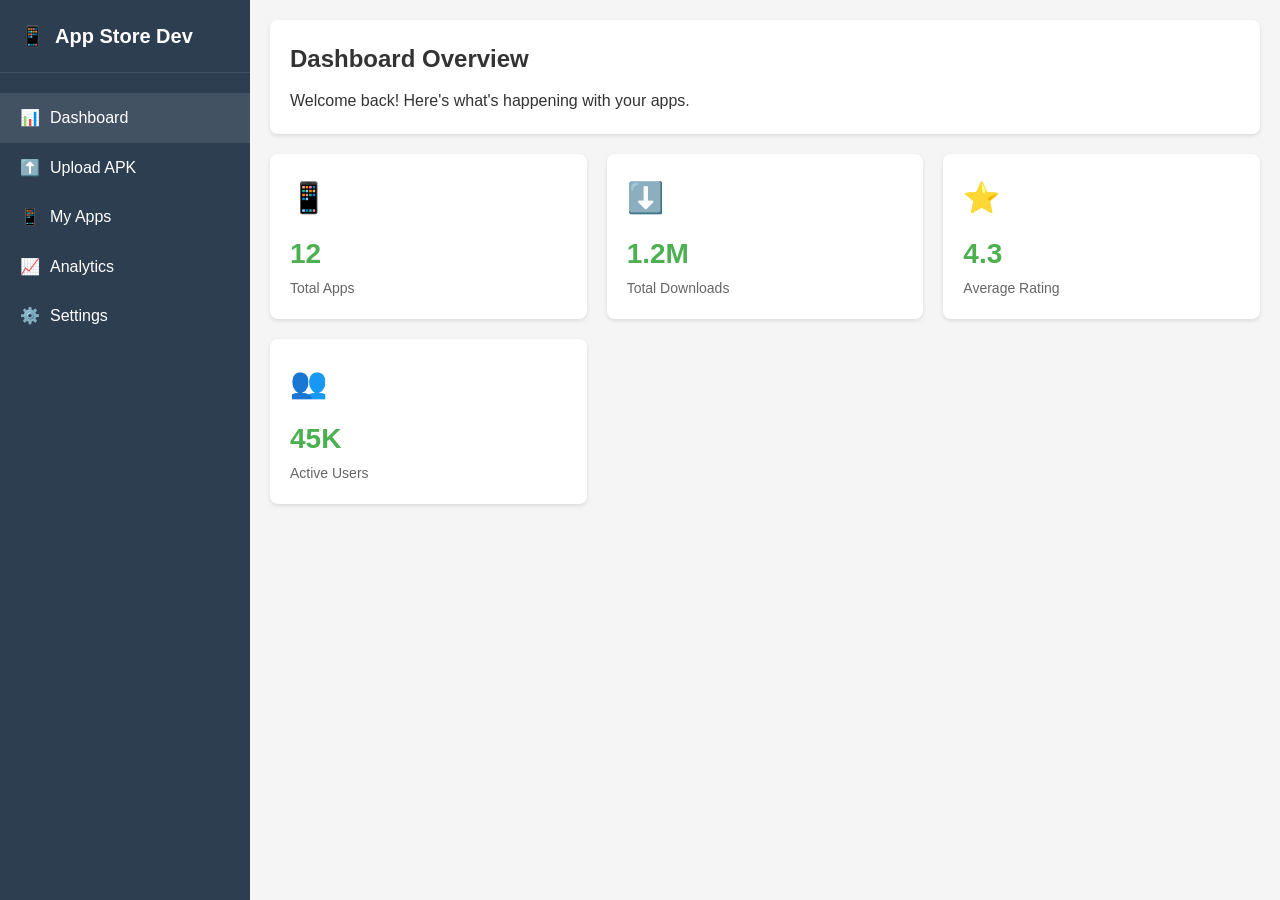
==== devoloper/dashboard.html @ 060bdbb3 "Add Developer Dashboard HTML and functionality This file contains the HTML structure, styles, and Ja" ====
<!DOCTYPE html>
<html lang="en">
<head>
    <meta charset="UTF-8">
    <meta name="viewport" content="width=device-width, initial-scale=1.0">
    <title>Developer Dashboard - App Store</title>
    <style>
        * {
            margin: 0;
            padding: 0;
            box-sizing: border-box;
        }

        :root {
            --primary: #4CAF50;
            --danger: #f44336;
            --warning: #ff9800;
            --success: #4CAF50;
            --bg: #f5f5f5;
            --card-bg: #ffffff;
            --text: #333;
            --border: #e0e0e0;
        }

        body {
            font-family: 'Segoe UI', Tahoma, Geneva, Verdana, sans-serif;
            background: var(--bg);
            color: var(--text);
            line-height: 1.6;
        }

        .dashboard {
            display: flex;
            min-height: 100vh;
        }

        /* Sidebar */
        .sidebar {
            width: 250px;
            background: #2c3e50;
            color: white;
            padding: 20px 0;
        }

        .sidebar-header {
            padding: 0 20px 20px;
            border-bottom: 1px solid rgba(255,255,255,0.1);
        }

        .sidebar-header h2 {
            font-size: 20px;
            display: flex;
            align-items: center;
            gap: 10px;
        }

        .sidebar-menu {
            list-style: none;
            padding: 20px 0;
        }

        .sidebar-menu li a {
            display: block;
            padding: 12px 20px;
            color: white;
            text-decoration: none;
            transition: background 0.3s;
            display: flex;
            align-items: center;
            gap: 10px;
        }

        .sidebar-menu li a:hover,
        .sidebar-menu li a.active {
            background: rgba(255,255,255,0.1);
        }

        /* Main Content */
        .main-content {
            flex: 1;
            padding: 20px;
            overflow-y: auto;
        }

        .header {
            background: var(--card-bg);
            padding: 20px;
            border-radius: 8px;
            margin-bottom: 20px;
            box-shadow: 0 2px 4px rgba(0,0,0,0.1);
        }

        .header h1 {
            font-size: 24px;
            margin-bottom: 10px;
        }

        /* Stats Grid */
        .stats-grid {
            display: grid;
            grid-template-columns: repeat(auto-fit, minmax(250px, 1fr));
            gap: 20px;
            margin-bottom: 30px;
        }

        .stat-card {
            background: var(--card-bg);
            padding: 20px;
            border-radius: 8px;
            box-shadow: 0 2px 4px rgba(0,0,0,0.1);
        }

        .stat-card .stat-icon {
            font-size: 30px;
            margin-bottom: 10px;
        }

        .stat-card .stat-value {
            font-size: 28px;
            font-weight: bold;
            color: var(--primary);
        }

        .stat-card .stat-label {
            color: #666;
            font-size: 14px;
        }

        /* Form Styles */
        .upload-section {
            background: var(--card-bg);
            padding: 30px;
            border-radius: 8px;
            box-shadow: 0 2px 4px rgba(0,0,0,0.1);
        }

        .form-group {
            margin-bottom: 20px;
        }

        .form-group label {
            display: block;
            margin-bottom: 5px;
            font-weight: 600;
            color: #555;
        }

        .form-group input,
        .form-group select,
        .form-group textarea {
            width: 100%;
            padding: 10px;
            border: 1px solid var(--border);
            border-radius: 4px;
            font-size: 14px;
            font-family: inherit;
        }

        .form-group textarea {
            min-height: 100px;
            resize: vertical;
        }

        .form-row {
            display: grid;
            grid-template-columns: repeat(auto-fit, minmax(200px, 1fr));
            gap: 20px;
        }

        .btn {
            padding: 10px 20px;
            border: none;
            border-radius: 4px;
            cursor: pointer;
            font-size: 14px;
            font-weight: 600;
            transition: opacity 0.3s;
        }

        .btn:hover {
            opacity: 0.9;
        }

        .btn-primary {
            background: var(--primary);
            color: white;
        }

        .btn-secondary {
            background: #666;
            color: white;
        }

        .btn-danger {
            background: var(--danger);
            color: white;
        }

        /* File Upload Area */
        .file-upload-area {
            border: 2px dashed var(--border);
            border-radius: 8px;
            padding: 40px;
            text-align: center;
            cursor: pointer;
            transition: border-color 0.3s;
            background: #fafafa;
        }

        .file-upload-area:hover {
            border-color: var(--primary);
        }

        .file-upload-area .upload-icon {
            font-size: 48px;
            margin-bottom: 10px;
        }

        .file-upload-area.dragover {
            border-color: var(--primary);
            background: #f0f9f0;
        }

        /* Progress Bar */
        .progress-bar {
            width: 100%;
            height: 20px;
            background: #e0e0e0;
            border-radius: 10px;
            overflow: hidden;
            margin: 10px 0;
        }

        .progress-fill {
            height: 100%;
            background: var(--primary);
            transition: width 0.3s;
            width: 0%;
        }

        /* Screenshot Preview */
        .screenshot-grid {
            display: grid;
            grid-template-columns: repeat(auto-fill, minmax(150px, 1fr));
            gap: 10px;
            margin-top: 10px;
        }

        .screenshot-item {
            position: relative;
            border-radius: 4px;
            overflow: hidden;
            aspect-ratio: 9/16;
        }

        .screenshot-item img {
            width: 100%;
            height: 100%;
            object-fit: cover;
        }

        .screenshot-item .remove-btn {
            position: absolute;
            top: 5px;
            right: 5px;
            background: rgba(0,0,0,0.6);
            color: white;
            border: none;
            border-radius: 50%;
            width: 25px;
            height: 25px;
            cursor: pointer;
        }

        /* App List Table */
        .app-table {
            width: 100%;
            background: var(--card-bg);
            border-radius: 8px;
            overflow: hidden;
            box-shadow: 0 2px 4px rgba(0,0,0,0.1);
        }

        .app-table table {
            width: 100%;
            border-collapse: collapse;
        }

        .app-table th {
            background: #f8f8f8;
            padding: 12px;
            text-align: left;
            font-weight: 600;
            border-bottom: 2px solid var(--border);
        }

        .app-table td {
            padding: 12px;
            border-bottom: 1px solid var(--border);
        }

        .app-table tr:hover {
            background: #f8f8f8;
        }

        .status-badge {
            padding: 4px 8px;
            border-radius: 4px;
            font-size: 12px;
            font-weight: 600;
        }

        .status-pending {
            background: #fff3e0;
            color: #e65100;
        }

        .status-active {
            background: #e8f5e9;
            color: #2e7d32;
        }

        .status-rejected {
            background: #ffebee;
            color: #c62828;
        }

        /* Modal */
        .modal {
            display: none;
            position: fixed;
            top: 0;
            left: 0;
            width: 100%;
            height: 100%;
            background: rgba(0,0,0,0.5);
            z-index: 1000;
            overflow-y: auto;
        }

        .modal.active {
            display: flex;
            align-items: center;
            justify-content: center;
        }

        .modal-content {
            background: white;
            border-radius: 8px;
            width: 90%;
            max-width: 800px;
            max-height: 90vh;
            overflow-y: auto;
        }

        .modal-header {
            padding: 20px;
            border-bottom: 1px solid var(--border);
            display: flex;
            justify-content: space-between;
            align-items: center;
        }

        .modal-body {
            padding: 20px;
        }

        .modal-footer {
            padding: 20px;
            border-top: 1px solid var(--border);
            text-align: right;
        }

        .close-btn {
            background: none;
            border: none;
            font-size: 24px;
            cursor: pointer;
            color: #666;
        }

        /* Responsive */
        @media (max-width: 768px) {
            .dashboard {
                flex-direction: column;
            }
            
            .sidebar {
                width: 100%;
            }
            
            .stats-grid {
                grid-template-columns: 1fr;
            }
        }
    </style>
</head>
<body>
    <div class="dashboard">
        <!-- Sidebar -->
        <aside class="sidebar">
            <div class="sidebar-header">
                <h2>
                    <span>📱</span>
                    App Store Dev
                </h2>
            </div>
            <ul class="sidebar-menu">
                <li><a href="#dashboard" class="active" onclick="showSection('dashboard')">
                    <span>📊</span> Dashboard
                </a></li>
                <li><a href="#upload" onclick="showSection('upload')">
                    <span>⬆️</span> Upload APK
                </a></li>
                <li><a href="#apps" onclick="showSection('apps')">
                    <span>📱</span> My Apps
                </a></li>
                <li><a href="#analytics" onclick="showSection('analytics')">
                    <span>📈</span> Analytics
                </a></li>
                <li><a href="#settings" onclick="showSection('settings')">
                    <span>⚙️</span> Settings
                </a></li>
            </ul>
        </aside>

        <!-- Main Content -->
        <main class="main-content">
            <!-- Dashboard Section -->
            <section id="dashboard-section" class="content-section">
                <div class="header">
                    <h1>Dashboard Overview</h1>
                    <p>Welcome back! Here's what's happening with your apps.</p>
                </div>

                <div class="stats-grid">
                    <div class="stat-card">
                        <div class="stat-icon">📱</div>
                        <div class="stat-value" id="total-apps">0</div>
                        <div class="stat-label">Total Apps</div>
                    </div>
                    <div class="stat-card">
                        <div class="stat-icon">⬇️</div>
                        <div class="stat-value" id="total-downloads">0</div>
                        <div class="stat-label">Total Downloads</div>
                    </div>
                    <div class="stat-card">
                        <div class="stat-icon">⭐</div>
                        <div class="stat-value" id="avg-rating">0.0</div>
                        <div class="stat-label">Average Rating</div>
                    </div>
                    <div class="stat-card">
                        <div class="stat-icon">👥</div>
                        <div class="stat-value" id="active-users">0</div>
                        <div class="stat-label">Active Users</div>
                    </div>
                </div>
            </section>

            <!-- Upload Section -->
            <section id="upload-section" class="content-section" style="display:none;">
                <div class="header">
                    <h1>Upload New APK</h1>
                    <p>Upload your Android application package</p>
                </div>

                <div class="upload-section">
                    <!-- Step 1: Upload APK -->
                    <div id="step1">
                        <h3>Step 1: Select APK File</h3>
                        <div class="file-upload-area" id="dropZone">
                            <div class="upload-icon">📦</div>
                            <p>Drag & drop your APK file here or click to browse</p>
                            <p style="color:#666; font-size:12px;">Maximum file size: 100MB</p>
                            <input type="file" id="apkFileInput" accept=".apk" style="display:none;">
                        </div>
                        <div class="progress-bar" style="display:none;" id="uploadProgress">
                            <div class="progress-fill"></div>
                        </div>
                        <div id="apkInfo" style="margin-top:20px;"></div>
                    </div>

                    <!-- Step 2: App Details -->
                    <div id="step2" style="display:none;">
                        <h3>Step 2: App Information</h3>
                        <form id="appDetailsForm">
                            <div class="form-row">
                                <div class="form-group">
                                    <label>App Name *</label>
                                    <input type="text" id="appName" required>
                                </div>
                                <div class="form-group">
                                    <label>Package Name</label>
                                    <input type="text" id="packageName" readonly>
                                </div>
                            </div>

                            <div class="form-group">
                                <label>Short Description *</label>
                                <input type="text" id="shortDesc" maxlength="80" required>
                                <small>Maximum 80 characters</small>
                            </div>

                            <div class="form-group">
                                <label>Full Description *</label>
                                <textarea id="fullDesc" rows="6" required></textarea>
                            </div>

                            <div class="form-row">
                                <div class="form-group">
                                    <label>Category *</label>
                                    <select id="category" required>
                                        <option value="">Select Category</option>
                                        <option value="games">Games</option>
                                        <option value="tools">Tools</option>
                                        <option value="social">Social</option>
                                        <option value="entertainment">Entertainment</option>
                                        <option value="productivity">Productivity</option>
                                        <option value="education">Education</option>
                                        <option value="health">Health & Fitness</option>
                                        <option value="music">Music & Audio</option>
                                        <option value="photography">Photography</option>
                                    </select>
                                </div>
                                <div class="form-group">
                                    <label>Content Rating *</label>
                                    <select id="contentRating" required>
                                        <option value="Everyone">Everyone</option>
                                        <option value="Teen">Teen</option>
                                        <option value="Mature">Mature 17+</option>
                                        <option value="Adult">Adults Only 18+</option>
                                    </select>
                                </div>
                            </div>

                            <div class="form-row">
                                <div class="form-group">
                                    <label>Developer Name *</label>
                                    <input type="text" id="developerName" required>
                                </div>
                                <div class="form-group">
                                    <label>Developer Email *</label>
                                    <input type="email" id="developerEmail" required>
                                </div>
                            </div>

                            <div class="form-group">
                                <label>Developer Website</label>
                                <input type="url" id="developerWebsite">
                            </div>

                            <div class="form-group">
                                <label>Privacy Policy URL</label>
                                <input type="url" id="privacyPolicy">
                            </div>

                            <!-- Permissions Section -->
                            <div class="form-group">
                                <label>Permission Explanations</label>
                                <div id="permissionsList"></div>
                            </div>

                            <!-- Screenshots -->
                            <div class="form-group">
                                <label>Screenshots</label>
                                <input type="file" id="screenshotsInput" accept="image/*" multiple>
                                <div class="screenshot-grid" id="screenshotsPreview"></div>
                            </div>

                            <div class="form-row">
                                <div class="form-group">
                                    <label>Price</label>
                                    <select id="pricingType" onchange="togglePricing()">
                                        <option value="free">Free</option>
                                        <option value="paid">Paid</option>
                                    </select>
                                </div>
                                <div class="form-group" id="priceField" style="display:none;">
                                    <label>Price (USD)</label>
                                    <input type="number" id="price" step="0.01" min="0.99">
                                </div>
                            </div>

                            <button type="submit" class="btn btn-primary">Submit App</button>
                        </form>
                    </div>
                </div>
            </section>

            <!-- Apps Section -->
            <section id="apps-section" class="content-section" style="display:none;">
                <div class="header">
                    <h1>My Apps</h1>
                </div>
                <div class="app-table">
                    <table>
                        <thead>
                            <tr>
                                <th>App</th>
                                <th>Version</th>
                                <th>Downloads</th>
                                <th>Rating</th>
                                <th>Status</th>
                                <th>Actions</th>
                            </tr>
                        </thead>
                        <tbody id="appsTableBody">
                        </tbody>
                    </table>
                </div>
            </section>

            <!-- Analytics Section -->
            <section id="analytics-section" class="content-section" style="display:none;">
                <div class="header">
                    <h1>Analytics</h1>
                </div>
                <p>Analytics dashboard coming soon...</p>
            </section>

            <!-- Settings Section -->
            <section id="settings-section" class="content-section" style="display:none;">
                <div class="header">
                    <h1>Settings</h1>
                </div>
                <div class="upload-section">
                    <h3>Developer Profile</h3>
                    <form id="settingsForm">
                        <div class="form-group">
                            <label>Developer Name</label>
                            <input type="text" id="settingsDevName">
                        </div>
                        <div class="form-group">
                            <label>Email</label>
                            <input type="email" id="settingsEmail">
                        </div>
                        <div class="form-group">
                            <label>Notification Preferences</label>
                            <label><input type="checkbox"> Email notifications for new reviews</label><br>
                            <label><input type="checkbox"> Email notifications for updates</label>
                        </div>
                        <button type="submit" class="btn btn-primary">Save Settings</button>
                    </form>
                </div>
            </section>
        </main>
    </div>

    <script>
        // Dashboard JavaScript
        class DeveloperDashboard {
            constructor() {
                this.currentSection = 'dashboard';
                this.uploadedAPKData = null;
                this.init();
            }

            init() {
                this.setupNavigation();
                this.setupFileUpload();
                this.setupFormHandlers();
                this.loadDashboardData();
            }

            setupNavigation() {
                document.querySelectorAll('.sidebar-menu a').forEach(link => {
                    link.addEventListener('click', (e) => {
                        e.preventDefault();
                        const section = link.getAttribute('href').replace('#', '');
                        this.showSection(section);
                        
                        // Update active state
                        document.querySelectorAll('.sidebar-menu a').forEach(l => l.classList.remove('active'));
                        link.classList.add('active');
                    });
                });
            }

            showSection(sectionName) {
                // Hide all sections
                document.querySelectorAll('.content-section').forEach(section => {
                    section.style.display = 'none';
                });
                
                // Show selected section
                const section = document.getElementById(`${sectionName}-section`);
                if (section) {
                    section.style.display = 'block';
                    this.currentSection = sectionName;
                }
            }

            setupFileUpload() {
                const dropZone = document.getElementById('dropZone');
                const fileInput = document.getElementById('apkFileInput');

                // Click to upload
                dropZone.addEventListener('click', () => fileInput.click());

                // Drag and drop
                dropZone.addEventListener('dragover', (e) => {
                    e.preventDefault();
                    dropZone.classList.add('dragover');
                });

                dropZone.addEventListener('dragleave', () => {
                    dropZone.classList.remove('dragover');
                });

                dropZone.addEventListener('drop', (e) => {
                    e.preventDefault();
                    dropZone.classList.remove('dragover');
                    
                    const files = e.dataTransfer.files;
                    if (files.length > 0) {
                        this.handleAPKFile(files[0]);
                    }
                });

                fileInput.addEventListener('change', (e) => {
                    if (e.target.files.length > 0) {
                        this.handleAPKFile(e.target.files[0]);
                    }
                });
            }

            async handleAPKFile(file) {
                // Validate file
                if (!file.name.endsWith('.apk')) {
                    alert('Please select a valid APK file');
                    return;
                }

                if (file.size > 100 * 1024 * 1024) {
                    alert('File size exceeds 100MB limit');
                    return;
                }

                // Show progress
                const progressBar = document.getElementById('uploadProgress');
                progressBar.style.display = 'block';

                // Upload file
                const formData = new FormData();
                formData.append('apk_file', file);

                try {
                    // Simulate upload progress
                    this.simulateProgress();

                    // In real implementation:
                    // const response = await fetch('upload.php', {
                    //     method: 'POST',
                    //     body: formData
                    // });
                    // const data = await response.json();

                    // For demo, extract basic info
                    this.uploadedAPKData = {
                        filename: file.name,
                        size: file.size,
                        metadata: {
                            package_name: 'com.example.' + file.name.replace('.apk', '').toLowerCase(),
                            version_name: '1.0.0',
                            version_code: '1',
                            app_name: file.name.replace('.apk', ''),
                            permissions: [
                                'android.permission.INTERNET',
                                'android.permission.ACCESS_NETWORK_STATE'
                            ]
                        }
                    };

                    // Show extracted data
                    this.showAPKInfo(this.uploadedAPKData);
                    
                    // Show step 2
                    document.getElementById('step2').style.display = 'block';
                    
                } catch (error) {
                    alert('Upload failed: ' + error.message);
                }
            }

            simulateProgress() {
                const progressFill = document.querySelector('.progress-fill');
                let progress = 0;
                
                const interval = setInterval(() => {
                    progress += Math.random() * 30;
                    if (progress >= 100) {
                        progress = 100;
                        clearInterval(interval);
                        setTimeout(() => {
                            document.getElementById('uploadProgress').style.display = 'none';
                        }, 500);
                    }
                    progressFill.style.width = progress + '%';
                }, 500);
            }

            showAPKInfo(data) {
                const container = document.getElementById('apkInfo');
                container.innerHTML = `
                    <div style="background:#f0f9f0; padding:15px; border-radius:8px;">
                        <h4>✅ APK Processed Successfully</h4>
                        <p><strong>App Name:</strong> ${data.metadata.app_name}</p>
                        <p><strong>Package:</strong> ${data.metadata.package_name}</p>
                        <p><strong>Version:</strong> ${data.metadata.version_name}</p>
                        <p><strong>Size:</strong> ${(data.size / 1024 / 1024).toFixed(2)} MB</p>
                        <p><strong>Permissions Found:</strong> ${data.metadata.permissions.length}</p>
                    </div>
                `;

                // Fill form fields
                document.getElementById('appName').value = data.metadata.app_name;
                document.getElementById('packageName').value = data.metadata.package_name;

                // Show permissions
                const permissionsList = document.getElementById('permissionsList');
                permissionsList.innerHTML = data.metadata.permissions.map(perm => `
                    <div style="margin-bottom:10px; padding:10px; background:#f9f9f9; border-radius:4px;">
                        <strong>${perm}</strong>
                        <input type="text" placeholder="Why does your app need this permission?" 
                               style="width:100%; margin-top:5px; padding:5px;">
                    </div>
                `).join('');
            }

            setupFormHandlers() {
                // App details form
                document.getElementById('appDetailsForm').addEventListener('submit', async (e) => {
                    e.preventDefault();
                    await this.submitAppData();
                });

                // Screenshots preview
                document.getElementById('screenshotsInput').addEventListener('change', (e) => {
                    this.previewScreenshots(e.target.files);
                });

                // Settings form
                document.getElementById('settingsForm').addEventListener('submit', (e) => {
                    e.preventDefault();
                    this.saveSettings();
                });
            }

            previewScreenshots(files) {
                const container = document.getElementById('screenshotsPreview');
                container.innerHTML = '';

                Array.from(files).forEach((file, index) => {
                    const reader = new FileReader();
                    reader.onload = (e) => {
                        const div = document.createElement('div');
                        div.className = 'screenshot-item';
                        div.innerHTML = `
                            <img src="${e.target.result}" alt="Screenshot ${index + 1}">
                            <button class="remove-btn" onclick="this.parentElement.remove()">×</button>
                        `;
                        container.appendChild(div);
                    };
                    reader.readAsDataURL(file);
                });
            }

            async submitAppData() {
                const formData = {
                    app_name: document.getElementById('appName').value,
                    package_name: document.getElementById('packageName').value,
                    short_description: document.getElementById('shortDesc').value,
                    description: document.getElementById('fullDesc').value,
                    category: document.getElementById('category').value,
                    content_rating: document.getElementById('contentRating').value,
                    developer_name: document.getElementById('developerName').value,
                    developer_email: document.getElementById('developerEmail').value,
                    developer_website: document.getElementById('developerWebsite').value,
                    privacy_policy_url: document.getElementById('privacyPolicy').value,
                    is_free: document.getElementById('pricingType').value === 'free',
                    price: document.getElementById('pricingType').value === 'paid' ? 
                           parseFloat(document.getElementById('price').value) : 0,
                    // Collect permission reasons
                    permission_reasons: this.collectPermissionReasons()
                };

                try {
                    // In real implementation:
                    // const response = await fetch('process_apk.php', {
                    //     method: 'POST',
                    //     headers: {'Content-Type': 'application/json'},
                    //     body: JSON.stringify(formData)
                    // });

                    alert('✅ App submitted successfully!');
                    
                    // Reset form
                    document.getElementById('appDetailsForm').reset();
                    document.getElementById('step2').style.display = 'none';
                    document.getElementById('apkInfo').innerHTML = '';
                    this.uploadedAPKData = null;
                    
                    // Reload apps list
                    this.loadAppsList();
                    
                } catch (error) {
                    alert('Submission failed: ' + error.message);
                }
            }

            collectPermissionReasons() {
                const reasons = {};
                const permissionDivs = document.querySelectorAll('#permissionsList > div');
                permissionDivs.forEach(div => {
                    const permName = div.querySelector('strong').textContent;
                    const reasonInput = div.querySelector('input');
                    reasons[permName] = reasonInput.value || 'Required for app functionality';
                });
                return reasons;
            }

            async loadDashboardData() {
                // Load stats
                try {
                    // In real implementation, fetch from server
                    document.getElementById('total-apps').textContent = '12';
                    document.getElementById('total-downloads').textContent = '1.2M';
                    document.getElementById('avg-rating').textContent = '4.3';
                    document.getElementById('active-users').textContent = '45K';
                } catch (error) {
                    console.error('Failed to load dashboard data:', error);
                }
            }

            async loadAppsList() {
                const tbody = document.getElementById('appsTableBody');
                
                // Sample data
                const apps = [
                    { name: 'Social Connect', version: '2.3.1', downloads: '500K', rating: 4.3, status: 'active' },
                    { name: 'Pro Toolkit', version: '1.8.0', downloads: '250K', rating: 4.5, status: 'active' },
                    { name: 'Game Hub', version: '1.2.0', downloads: '100K', rating: 4.1, status: 'pending' }
                ];

                tbody.innerHTML = apps.map(app => `
                    <tr>
                        <td>${app.name}</td>
                        <td>${app.version}</td>
                        <td>${app.downloads}</td>
                        <td>⭐ ${app.rating}</td>
                        <td><span class="status-badge status-${app.status}">${app.status}</span></td>
                        <td>
                            <button class="btn btn-secondary" style="padding:5px 10px; font-size:12px;">Edit</button>
                            <button class="btn btn-danger" style="padding:5px 10px; font-size:12px;">Delete</button>
                        </td>
                    </tr>
                `).join('');
            }

            saveSettings() {
                const settings = {
                    developer_name: document.getElementById('settingsDevName').value,
                    email: document.getElementById('settingsEmail').value
                };
                
                localStorage.setItem('developer_settings', JSON.stringify(settings));
                alert('Settings saved successfully!');
            }
        }

        // Initialize dashboard
        document.addEventListener('DOMContentLoaded', () => {
            window.dashboard = new DeveloperDashboard();
        });

        // Utility function
        function togglePricing() {
            const pricingType = document.getElementById('pricingType').value;
            const priceField = document.getElementById('priceField');
            priceField.style.display = pricingType === 'paid' ? 'block' : 'none';
        }
    </script>
</body>
</html>
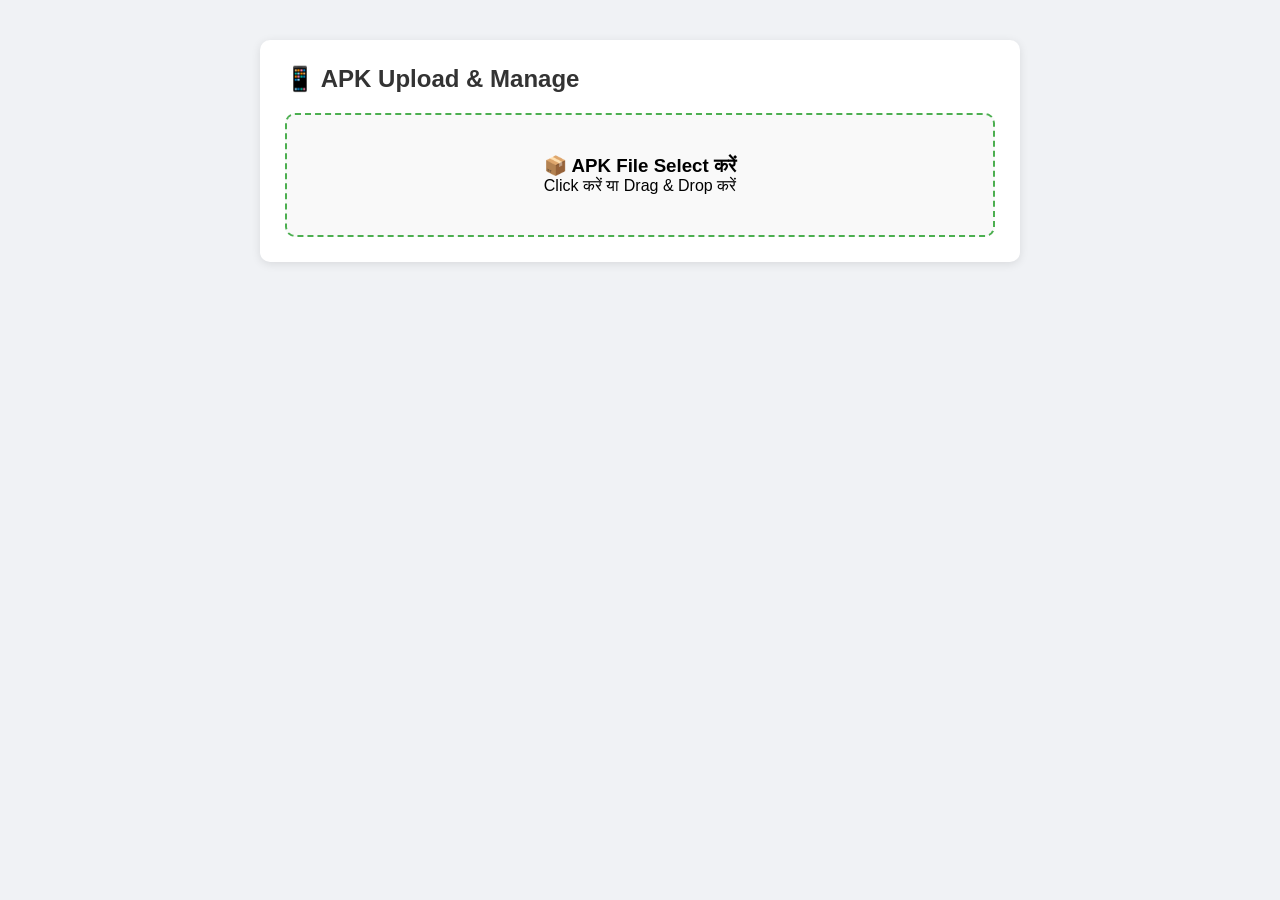
==== commit 8ce02aec: "Revamp developer dashboard layout and styles Updated the developer dashboard HTML structure and styl" ====
--- a/devoloper/dashboard.html
+++ b/devoloper/dashboard.html
@@ -1,984 +1,294 @@
 <!DOCTYPE html>
-<html lang="en">
+<html lang="hi">
 <head>
     <meta charset="UTF-8">
     <meta name="viewport" content="width=device-width, initial-scale=1.0">
     <title>Developer Dashboard - App Store</title>
     <style>
-        * {
-            margin: 0;
-            padding: 0;
-            box-sizing: border-box;
-        }
-
-        :root {
-            --primary: #4CAF50;
-            --danger: #f44336;
-            --warning: #ff9800;
-            --success: #4CAF50;
-            --bg: #f5f5f5;
-            --card-bg: #ffffff;
-            --text: #333;
-            --border: #e0e0e0;
-        }
-
-        body {
-            font-family: 'Segoe UI', Tahoma, Geneva, Verdana, sans-serif;
-            background: var(--bg);
-            color: var(--text);
-            line-height: 1.6;
-        }
-
-        .dashboard {
-            display: flex;
-            min-height: 100vh;
-        }
-
-        /* Sidebar */
-        .sidebar {
-            width: 250px;
-            background: #2c3e50;
-            color: white;
-            padding: 20px 0;
-        }
-
-        .sidebar-header {
-            padding: 0 20px 20px;
-            border-bottom: 1px solid rgba(255,255,255,0.1);
-        }
-
-        .sidebar-header h2 {
-            font-size: 20px;
-            display: flex;
-            align-items: center;
-            gap: 10px;
-        }
-
-        .sidebar-menu {
-            list-style: none;
-            padding: 20px 0;
-        }
-
-        .sidebar-menu li a {
-            display: block;
-            padding: 12px 20px;
-            color: white;
-            text-decoration: none;
-            transition: background 0.3s;
-            display: flex;
-            align-items: center;
-            gap: 10px;
-        }
-
-        .sidebar-menu li a:hover,
-        .sidebar-menu li a.active {
-            background: rgba(255,255,255,0.1);
-        }
-
-        /* Main Content */
-        .main-content {
-            flex: 1;
-            padding: 20px;
-            overflow-y: auto;
-        }
-
-        .header {
-            background: var(--card-bg);
-            padding: 20px;
-            border-radius: 8px;
+        * { margin: 0; padding: 0; box-sizing: border-box; }
+        body { font-family: Arial, sans-serif; background: #f0f2f5; }
+        
+        .container { max-width: 800px; margin: 20px auto; padding: 20px; }
+        
+        .card {
+            background: white;
+            border-radius: 10px;
+            padding: 25px;
             margin-bottom: 20px;
-            box-shadow: 0 2px 4px rgba(0,0,0,0.1);
-        }
-
-        .header h1 {
-            font-size: 24px;
-            margin-bottom: 10px;
-        }
-
-        /* Stats Grid */
-        .stats-grid {
-            display: grid;
-            grid-template-columns: repeat(auto-fit, minmax(250px, 1fr));
-            gap: 20px;
-            margin-bottom: 30px;
-        }
-
-        .stat-card {
-            background: var(--card-bg);
-            padding: 20px;
-            border-radius: 8px;
-            box-shadow: 0 2px 4px rgba(0,0,0,0.1);
-        }
-
-        .stat-card .stat-icon {
-            font-size: 30px;
-            margin-bottom: 10px;
-        }
-
-        .stat-card .stat-value {
-            font-size: 28px;
-            font-weight: bold;
-            color: var(--primary);
-        }
-
-        .stat-card .stat-label {
-            color: #666;
-            font-size: 14px;
-        }
-
-        /* Form Styles */
-        .upload-section {
-            background: var(--card-bg);
-            padding: 30px;
-            border-radius: 8px;
-            box-shadow: 0 2px 4px rgba(0,0,0,0.1);
-        }
-
-        .form-group {
-            margin-bottom: 20px;
-        }
-
-        .form-group label {
+            box-shadow: 0 2px 10px rgba(0,0,0,0.1);
+        }
+        
+        h2 { margin-bottom: 20px; color: #333; }
+        
+        .form-group { margin-bottom: 15px; }
+        
+        label {
             display: block;
             margin-bottom: 5px;
-            font-weight: 600;
+            font-weight: bold;
             color: #555;
         }
-
-        .form-group input,
-        .form-group select,
-        .form-group textarea {
+        
+        input, textarea, select {
             width: 100%;
             padding: 10px;
-            border: 1px solid var(--border);
-            border-radius: 4px;
+            border: 1px solid #ddd;
+            border-radius: 5px;
             font-size: 14px;
-            font-family: inherit;
-        }
-
-        .form-group textarea {
-            min-height: 100px;
-            resize: vertical;
-        }
-
-        .form-row {
-            display: grid;
-            grid-template-columns: repeat(auto-fit, minmax(200px, 1fr));
-            gap: 20px;
-        }
-
-        .btn {
-            padding: 10px 20px;
+        }
+        
+        textarea { min-height: 80px; resize: vertical; }
+        
+        button {
+            background: #4CAF50;
+            color: white;
+            padding: 12px 30px;
             border: none;
-            border-radius: 4px;
+            border-radius: 5px;
             cursor: pointer;
-            font-size: 14px;
-            font-weight: 600;
-            transition: opacity 0.3s;
-        }
-
-        .btn:hover {
-            opacity: 0.9;
-        }
-
-        .btn-primary {
-            background: var(--primary);
-            color: white;
-        }
-
-        .btn-secondary {
-            background: #666;
-            color: white;
-        }
-
-        .btn-danger {
-            background: var(--danger);
-            color: white;
-        }
-
-        /* File Upload Area */
-        .file-upload-area {
-            border: 2px dashed var(--border);
-            border-radius: 8px;
+            font-size: 16px;
+        }
+        
+        button:hover { background: #45a049; }
+        
+        #uploadArea {
+            border: 2px dashed #4CAF50;
             padding: 40px;
             text-align: center;
             cursor: pointer;
-            transition: border-color 0.3s;
-            background: #fafafa;
-        }
-
-        .file-upload-area:hover {
-            border-color: var(--primary);
-        }
-
-        .file-upload-area .upload-icon {
-            font-size: 48px;
-            margin-bottom: 10px;
-        }
-
-        .file-upload-area.dragover {
-            border-color: var(--primary);
-            background: #f0f9f0;
-        }
-
-        /* Progress Bar */
-        .progress-bar {
+            border-radius: 10px;
+            background: #f9f9f9;
+        }
+        
+        #uploadArea:hover { background: #f0f9f0; }
+        
+        .progress {
             width: 100%;
             height: 20px;
             background: #e0e0e0;
             border-radius: 10px;
             overflow: hidden;
-            margin: 10px 0;
-        }
-
-        .progress-fill {
+            display: none;
+            margin-top: 10px;
+        }
+        
+        .progress-bar {
             height: 100%;
-            background: var(--primary);
+            background: #4CAF50;
+            width: 0%;
             transition: width 0.3s;
-            width: 0%;
-        }
-
-        /* Screenshot Preview */
-        .screenshot-grid {
-            display: grid;
-            grid-template-columns: repeat(auto-fill, minmax(150px, 1fr));
-            gap: 10px;
-            margin-top: 10px;
-        }
-
-        .screenshot-item {
-            position: relative;
-            border-radius: 4px;
-            overflow: hidden;
-            aspect-ratio: 9/16;
-        }
-
-        .screenshot-item img {
-            width: 100%;
-            height: 100%;
-            object-fit: cover;
-        }
-
-        .screenshot-item .remove-btn {
-            position: absolute;
-            top: 5px;
-            right: 5px;
-            background: rgba(0,0,0,0.6);
-            color: white;
-            border: none;
-            border-radius: 50%;
-            width: 25px;
-            height: 25px;
-            cursor: pointer;
-        }
-
-        /* App List Table */
-        .app-table {
-            width: 100%;
-            background: var(--card-bg);
-            border-radius: 8px;
-            overflow: hidden;
-            box-shadow: 0 2px 4px rgba(0,0,0,0.1);
-        }
-
-        .app-table table {
-            width: 100%;
-            border-collapse: collapse;
-        }
-
-        .app-table th {
-            background: #f8f8f8;
-            padding: 12px;
-            text-align: left;
-            font-weight: 600;
-            border-bottom: 2px solid var(--border);
-        }
-
-        .app-table td {
-            padding: 12px;
-            border-bottom: 1px solid var(--border);
-        }
-
-        .app-table tr:hover {
-            background: #f8f8f8;
-        }
-
-        .status-badge {
-            padding: 4px 8px;
-            border-radius: 4px;
-            font-size: 12px;
-            font-weight: 600;
-        }
-
-        .status-pending {
-            background: #fff3e0;
-            color: #e65100;
-        }
-
-        .status-active {
+        }
+        
+        .info-box {
             background: #e8f5e9;
-            color: #2e7d32;
-        }
-
-        .status-rejected {
-            background: #ffebee;
-            color: #c62828;
-        }
-
-        /* Modal */
-        .modal {
-            display: none;
-            position: fixed;
-            top: 0;
-            left: 0;
-            width: 100%;
-            height: 100%;
-            background: rgba(0,0,0,0.5);
-            z-index: 1000;
-            overflow-y: auto;
-        }
-
-        .modal.active {
-            display: flex;
-            align-items: center;
-            justify-content: center;
-        }
-
-        .modal-content {
-            background: white;
-            border-radius: 8px;
-            width: 90%;
-            max-width: 800px;
-            max-height: 90vh;
-            overflow-y: auto;
-        }
-
-        .modal-header {
-            padding: 20px;
-            border-bottom: 1px solid var(--border);
-            display: flex;
-            justify-content: space-between;
-            align-items: center;
-        }
-
-        .modal-body {
-            padding: 20px;
-        }
-
-        .modal-footer {
-            padding: 20px;
-            border-top: 1px solid var(--border);
-            text-align: right;
-        }
-
-        .close-btn {
-            background: none;
-            border: none;
-            font-size: 24px;
-            cursor: pointer;
-            color: #666;
-        }
-
-        /* Responsive */
-        @media (max-width: 768px) {
-            .dashboard {
-                flex-direction: column;
-            }
-            
-            .sidebar {
-                width: 100%;
-            }
-            
-            .stats-grid {
-                grid-template-columns: 1fr;
-            }
+            padding: 15px;
+            border-radius: 5px;
+            margin: 15px 0;
+        }
+        
+        .permission-item {
+            background: #fff;
+            padding: 10px;
+            margin: 5px 0;
+            border-left: 3px solid #ff9800;
         }
     </style>
 </head>
 <body>
-    <div class="dashboard">
-        <!-- Sidebar -->
-        <aside class="sidebar">
-            <div class="sidebar-header">
-                <h2>
-                    <span>📱</span>
-                    App Store Dev
-                </h2>
+    <div class="container">
+        <div class="card">
+            <h2>📱 APK Upload & Manage</h2>
+            
+            <!-- Step 1: Upload -->
+            <div id="step1">
+                <div id="uploadArea" onclick="document.getElementById('fileInput').click()">
+                    <h3>📦 APK File Select करें</h3>
+                    <p>Click करें या Drag & Drop करें</p>
+                    <input type="file" id="fileInput" accept=".apk" style="display:none">
+                </div>
+                <div class="progress" id="progressBar">
+                    <div class="progress-bar" id="progressFill"></div>
+                </div>
+                <div id="apkPreview"></div>
             </div>
-            <ul class="sidebar-menu">
-                <li><a href="#dashboard" class="active" onclick="showSection('dashboard')">
-                    <span>📊</span> Dashboard
-                </a></li>
-                <li><a href="#upload" onclick="showSection('upload')">
-                    <span>⬆️</span> Upload APK
-                </a></li>
-                <li><a href="#apps" onclick="showSection('apps')">
-                    <span>📱</span> My Apps
-                </a></li>
-                <li><a href="#analytics" onclick="showSection('analytics')">
-                    <span>📈</span> Analytics
-                </a></li>
-                <li><a href="#settings" onclick="showSection('settings')">
-                    <span>⚙️</span> Settings
-                </a></li>
-            </ul>
-        </aside>
-
-        <!-- Main Content -->
-        <main class="main-content">
-            <!-- Dashboard Section -->
-            <section id="dashboard-section" class="content-section">
-                <div class="header">
-                    <h1>Dashboard Overview</h1>
-                    <p>Welcome back! Here's what's happening with your apps.</p>
+            
+            <!-- Step 2: Details -->
+            <div id="step2" style="display:none;">
+                <h3>📝 App Details भरें</h3>
+                <form id="detailsForm">
+                    <div class="form-group">
+                        <label>App Name *</label>
+                        <input type="text" id="appName" required>
+                    </div>
+                    <div class="form-group">
+                        <label>Package Name</label>
+                        <input type="text" id="packageName" readonly>
+                    </div>
+                    <div class="form-group">
+                        <label>Version</label>
+                        <input type="text" id="version" readonly>
+                    </div>
+                    <div class="form-group">
+                        <label>Short Description</label>
+                        <input type="text" id="shortDesc" maxlength="80">
+                    </div>
+                    <div class="form-group">
+                        <label>Full Description *</label>
+                        <textarea id="fullDesc" required></textarea>
+                    </div>
+                    <div class="form-group">
+                        <label>Category *</label>
+                        <select id="category" required>
+                            <option value="">Select</option>
+                            <option value="games">Games</option>
+                            <option value="tools">Tools</option>
+                            <option value="social">Social</option>
+                            <option value="entertainment">Entertainment</option>
+                            <option value="productivity">Productivity</option>
+                        </select>
+                    </div>
+                    <div class="form-group">
+                        <label>Developer Name</label>
+                        <input type="text" id="devName">
+                    </div>
+                    <div class="form-group">
+                        <label>Developer Email</label>
+                        <input type="email" id="devEmail">
+                    </div>
+                    <div id="permissionsContainer"></div>
+                    <button type="submit">✅ Submit App</button>
+                </form>
+            </div>
+        </div>
+    </div>
+
+    <script>
+        let uploadedData = null;
+
+        // File upload handler
+        document.getElementById('fileInput').addEventListener('change', async function(e) {
+            const file = e.target.files[0];
+            if (!file) return;
+            
+            if (!file.name.endsWith('.apk')) {
+                alert('कृपया .apk file ही select करें');
+                return;
+            }
+
+            // Show progress
+            const progressBar = document.getElementById('progressBar');
+            const progressFill = document.getElementById('progressFill');
+            progressBar.style.display = 'block';
+            
+            // Simulate upload
+            let progress = 0;
+            const interval = setInterval(() => {
+                progress += 10;
+                progressFill.style.width = progress + '%';
+                if (progress >= 100) {
+                    clearInterval(interval);
+                    progressBar.style.display = 'none';
+                    
+                    // Process APK (simulated)
+                    processAPK(file);
+                }
+            }, 200);
+        });
+
+        function processAPK(file) {
+            // Extract info from filename
+            const nameWithoutExt = file.name.replace('.apk', '');
+            
+            uploadedData = {
+                filename: file.name,
+                size: file.size,
+                package_name: 'com.example.' + nameWithoutExt.toLowerCase().replace(/[^a-z0-9]/g, ''),
+                version_name: '1.0.0',
+                version_code: '1',
+                app_name: nameWithoutExt,
+                permissions: [
+                    'android.permission.INTERNET',
+                    'android.permission.ACCESS_NETWORK_STATE',
+                    'android.permission.WRITE_EXTERNAL_STORAGE'
+                ]
+            };
+            
+            // Show preview
+            document.getElementById('apkPreview').innerHTML = `
+                <div class="info-box">
+                    <h4>✅ APK Processed</h4>
+                    <p><b>App:</b> ${uploadedData.app_name}</p>
+                    <p><b>Package:</b> ${uploadedData.package_name}</p>
+                    <p><b>Version:</b> ${uploadedData.version_name}</p>
+                    <p><b>Size:</b> ${(uploadedData.size / 1024 / 1024).toFixed(2)} MB</p>
+                    <p><b>Permissions:</b> ${uploadedData.permissions.length}</p>
                 </div>
-
-                <div class="stats-grid">
-                    <div class="stat-card">
-                        <div class="stat-icon">📱</div>
-                        <div class="stat-value" id="total-apps">0</div>
-                        <div class="stat-label">Total Apps</div>
-                    </div>
-                    <div class="stat-card">
-                        <div class="stat-icon">⬇️</div>
-                        <div class="stat-value" id="total-downloads">0</div>
-                        <div class="stat-label">Total Downloads</div>
-                    </div>
-                    <div class="stat-card">
-                        <div class="stat-icon">⭐</div>
-                        <div class="stat-value" id="avg-rating">0.0</div>
-                        <div class="stat-label">Average Rating</div>
-                    </div>
-                    <div class="stat-card">
-                        <div class="stat-icon">👥</div>
-                        <div class="stat-value" id="active-users">0</div>
-                        <div class="stat-label">Active Users</div>
-                    </div>
-                </div>
-            </section>
-
-            <!-- Upload Section -->
-            <section id="upload-section" class="content-section" style="display:none;">
-                <div class="header">
-                    <h1>Upload New APK</h1>
-                    <p>Upload your Android application package</p>
-                </div>
-
-                <div class="upload-section">
-                    <!-- Step 1: Upload APK -->
-                    <div id="step1">
-                        <h3>Step 1: Select APK File</h3>
-                        <div class="file-upload-area" id="dropZone">
-                            <div class="upload-icon">📦</div>
-                            <p>Drag & drop your APK file here or click to browse</p>
-                            <p style="color:#666; font-size:12px;">Maximum file size: 100MB</p>
-                            <input type="file" id="apkFileInput" accept=".apk" style="display:none;">
-                        </div>
-                        <div class="progress-bar" style="display:none;" id="uploadProgress">
-                            <div class="progress-fill"></div>
-                        </div>
-                        <div id="apkInfo" style="margin-top:20px;"></div>
-                    </div>
-
-                    <!-- Step 2: App Details -->
-                    <div id="step2" style="display:none;">
-                        <h3>Step 2: App Information</h3>
-                        <form id="appDetailsForm">
-                            <div class="form-row">
-                                <div class="form-group">
-                                    <label>App Name *</label>
-                                    <input type="text" id="appName" required>
-                                </div>
-                                <div class="form-group">
-                                    <label>Package Name</label>
-                                    <input type="text" id="packageName" readonly>
-                                </div>
-                            </div>
-
-                            <div class="form-group">
-                                <label>Short Description *</label>
-                                <input type="text" id="shortDesc" maxlength="80" required>
-                                <small>Maximum 80 characters</small>
-                            </div>
-
-                            <div class="form-group">
-                                <label>Full Description *</label>
-                                <textarea id="fullDesc" rows="6" required></textarea>
-                            </div>
-
-                            <div class="form-row">
-                                <div class="form-group">
-                                    <label>Category *</label>
-                                    <select id="category" required>
-                                        <option value="">Select Category</option>
-                                        <option value="games">Games</option>
-                                        <option value="tools">Tools</option>
-                                        <option value="social">Social</option>
-                                        <option value="entertainment">Entertainment</option>
-                                        <option value="productivity">Productivity</option>
-                                        <option value="education">Education</option>
-                                        <option value="health">Health & Fitness</option>
-                                        <option value="music">Music & Audio</option>
-                                        <option value="photography">Photography</option>
-                                    </select>
-                                </div>
-                                <div class="form-group">
-                                    <label>Content Rating *</label>
-                                    <select id="contentRating" required>
-                                        <option value="Everyone">Everyone</option>
-                                        <option value="Teen">Teen</option>
-                                        <option value="Mature">Mature 17+</option>
-                                        <option value="Adult">Adults Only 18+</option>
-                                    </select>
-                                </div>
-                            </div>
-
-                            <div class="form-row">
-                                <div class="form-group">
-                                    <label>Developer Name *</label>
-                                    <input type="text" id="developerName" required>
-                                </div>
-                                <div class="form-group">
-                                    <label>Developer Email *</label>
-                                    <input type="email" id="developerEmail" required>
-                                </div>
-                            </div>
-
-                            <div class="form-group">
-                                <label>Developer Website</label>
-                                <input type="url" id="developerWebsite">
-                            </div>
-
-                            <div class="form-group">
-                                <label>Privacy Policy URL</label>
-                                <input type="url" id="privacyPolicy">
-                            </div>
-
-                            <!-- Permissions Section -->
-                            <div class="form-group">
-                                <label>Permission Explanations</label>
-                                <div id="permissionsList"></div>
-                            </div>
-
-                            <!-- Screenshots -->
-                            <div class="form-group">
-                                <label>Screenshots</label>
-                                <input type="file" id="screenshotsInput" accept="image/*" multiple>
-                                <div class="screenshot-grid" id="screenshotsPreview"></div>
-                            </div>
-
-                            <div class="form-row">
-                                <div class="form-group">
-                                    <label>Price</label>
-                                    <select id="pricingType" onchange="togglePricing()">
-                                        <option value="free">Free</option>
-                                        <option value="paid">Paid</option>
-                                    </select>
-                                </div>
-                                <div class="form-group" id="priceField" style="display:none;">
-                                    <label>Price (USD)</label>
-                                    <input type="number" id="price" step="0.01" min="0.99">
-                                </div>
-                            </div>
-
-                            <button type="submit" class="btn btn-primary">Submit App</button>
-                        </form>
-                    </div>
-                </div>
-            </section>
-
-            <!-- Apps Section -->
-            <section id="apps-section" class="content-section" style="display:none;">
-                <div class="header">
-                    <h1>My Apps</h1>
-                </div>
-                <div class="app-table">
-                    <table>
-                        <thead>
-                            <tr>
-                                <th>App</th>
-                                <th>Version</th>
-                                <th>Downloads</th>
-                                <th>Rating</th>
-                                <th>Status</th>
-                                <th>Actions</th>
-                            </tr>
-                        </thead>
-                        <tbody id="appsTableBody">
-                        </tbody>
-                    </table>
-                </div>
-            </section>
-
-            <!-- Analytics Section -->
-            <section id="analytics-section" class="content-section" style="display:none;">
-                <div class="header">
-                    <h1>Analytics</h1>
-                </div>
-                <p>Analytics dashboard coming soon...</p>
-            </section>
-
-            <!-- Settings Section -->
-            <section id="settings-section" class="content-section" style="display:none;">
-                <div class="header">
-                    <h1>Settings</h1>
-                </div>
-                <div class="upload-section">
-                    <h3>Developer Profile</h3>
-                    <form id="settingsForm">
-                        <div class="form-group">
-                            <label>Developer Name</label>
-                            <input type="text" id="settingsDevName">
-                        </div>
-                        <div class="form-group">
-                            <label>Email</label>
-                            <input type="email" id="settingsEmail">
-                        </div>
-                        <div class="form-group">
-                            <label>Notification Preferences</label>
-                            <label><input type="checkbox"> Email notifications for new reviews</label><br>
-                            <label><input type="checkbox"> Email notifications for updates</label>
-                        </div>
-                        <button type="submit" class="btn btn-primary">Save Settings</button>
-                    </form>
-                </div>
-            </section>
-        </main>
-    </div>
-
-    <script>
-        // Dashboard JavaScript
-        class DeveloperDashboard {
-            constructor() {
-                this.currentSection = 'dashboard';
-                this.uploadedAPKData = null;
-                this.init();
-            }
-
-            init() {
-                this.setupNavigation();
-                this.setupFileUpload();
-                this.setupFormHandlers();
-                this.loadDashboardData();
-            }
-
-            setupNavigation() {
-                document.querySelectorAll('.sidebar-menu a').forEach(link => {
-                    link.addEventListener('click', (e) => {
-                        e.preventDefault();
-                        const section = link.getAttribute('href').replace('#', '');
-                        this.showSection(section);
-                        
-                        // Update active state
-                        document.querySelectorAll('.sidebar-menu a').forEach(l => l.classList.remove('active'));
-                        link.classList.add('active');
-                    });
-                });
-            }
-
-            showSection(sectionName) {
-                // Hide all sections
-                document.querySelectorAll('.content-section').forEach(section => {
-                    section.style.display = 'none';
+            `;
+            
+            // Fill form
+            document.getElementById('appName').value = uploadedData.app_name;
+            document.getElementById('packageName').value = uploadedData.package_name;
+            document.getElementById('version').value = uploadedData.version_name;
+            
+            // Show permissions
+            let permHTML = '<div class="form-group"><label>Permissions</label>';
+            uploadedData.permissions.forEach(perm => {
+                permHTML += `
+                    <div class="permission-item">
+                        <strong>${perm}</strong>
+                        <input type="text" placeholder="यह permission क्यों चाहिए?" style="margin-top:5px;">
+                    </div>
+                `;
+            });
+            permHTML += '</div>';
+            document.getElementById('permissionsContainer').innerHTML = permHTML;
+            
+            // Show step 2
+            document.getElementById('step2').style.display = 'block';
+        }
+
+        // Form submit
+        document.getElementById('detailsForm').addEventListener('submit', async function(e) {
+            e.preventDefault();
+            
+            const formData = {
+                package_name: document.getElementById('packageName').value,
+                app_name: document.getElementById('appName').value,
+                version: document.getElementById('version').value,
+                version_code: uploadedData?.version_code || '1',
+                description: document.getElementById('fullDesc').value,
+                short_description: document.getElementById('shortDesc').value,
+                category: document.getElementById('category').value,
+                developer_name: document.getElementById('devName').value,
+                developer_email: document.getElementById('devEmail').value,
+                size: uploadedData?.size || 0,
+                filename: uploadedData?.filename || '',
+                is_free: true,
+                price: 0,
+                permissions: uploadedData?.permissions || [],
+                features: []
+            };
+            
+            // Save to apk_info.json (in real app, call process_data.php)
+            try {
+                const response = await fetch('process_data.php', {
+                    method: 'POST',
+                    headers: {'Content-Type': 'application/json'},
+                    body: JSON.stringify(formData)
                 });
                 
-                // Show selected section
-                const section = document.getElementById(`${sectionName}-section`);
-                if (section) {
-                    section.style.display = 'block';
-                    this.currentSection = sectionName;
+                const result = await response.json();
+                
+                if (result.success) {
+                    alert('✅ App successfully saved!');
+                    window.location.reload();
+                } else {
+                    alert('❌ Error: ' + result.error);
                 }
+            } catch (error) {
+                alert('Submit failed: ' + error.message);
             }
-
-            setupFileUpload() {
-                const dropZone = document.getElementById('dropZone');
-                const fileInput = document.getElementById('apkFileInput');
-
-                // Click to upload
-                dropZone.addEventListener('click', () => fileInput.click());
-
-                // Drag and drop
-                dropZone.addEventListener('dragover', (e) => {
-                    e.preventDefault();
-                    dropZone.classList.add('dragover');
-                });
-
-                dropZone.addEventListener('dragleave', () => {
-                    dropZone.classList.remove('dragover');
-                });
-
-                dropZone.addEventListener('drop', (e) => {
-                    e.preventDefault();
-                    dropZone.classList.remove('dragover');
-                    
-                    const files = e.dataTransfer.files;
-                    if (files.length > 0) {
-                        this.handleAPKFile(files[0]);
-                    }
-                });
-
-                fileInput.addEventListener('change', (e) => {
-                    if (e.target.files.length > 0) {
-                        this.handleAPKFile(e.target.files[0]);
-                    }
-                });
-            }
-
-            async handleAPKFile(file) {
-                // Validate file
-                if (!file.name.endsWith('.apk')) {
-                    alert('Please select a valid APK file');
-                    return;
-                }
-
-                if (file.size > 100 * 1024 * 1024) {
-                    alert('File size exceeds 100MB limit');
-                    return;
-                }
-
-                // Show progress
-                const progressBar = document.getElementById('uploadProgress');
-                progressBar.style.display = 'block';
-
-                // Upload file
-                const formData = new FormData();
-                formData.append('apk_file', file);
-
-                try {
-                    // Simulate upload progress
-                    this.simulateProgress();
-
-                    // In real implementation:
-                    // const response = await fetch('upload.php', {
-                    //     method: 'POST',
-                    //     body: formData
-                    // });
-                    // const data = await response.json();
-
-                    // For demo, extract basic info
-                    this.uploadedAPKData = {
-                        filename: file.name,
-                        size: file.size,
-                        metadata: {
-                            package_name: 'com.example.' + file.name.replace('.apk', '').toLowerCase(),
-                            version_name: '1.0.0',
-                            version_code: '1',
-                            app_name: file.name.replace('.apk', ''),
-                            permissions: [
-                                'android.permission.INTERNET',
-                                'android.permission.ACCESS_NETWORK_STATE'
-                            ]
-                        }
-                    };
-
-                    // Show extracted data
-                    this.showAPKInfo(this.uploadedAPKData);
-                    
-                    // Show step 2
-                    document.getElementById('step2').style.display = 'block';
-                    
-                } catch (error) {
-                    alert('Upload failed: ' + error.message);
-                }
-            }
-
-            simulateProgress() {
-                const progressFill = document.querySelector('.progress-fill');
-                let progress = 0;
-                
-                const interval = setInterval(() => {
-                    progress += Math.random() * 30;
-                    if (progress >= 100) {
-                        progress = 100;
-                        clearInterval(interval);
-                        setTimeout(() => {
-                            document.getElementById('uploadProgress').style.display = 'none';
-                        }, 500);
-                    }
-                    progressFill.style.width = progress + '%';
-                }, 500);
-            }
-
-            showAPKInfo(data) {
-                const container = document.getElementById('apkInfo');
-                container.innerHTML = `
-                    <div style="background:#f0f9f0; padding:15px; border-radius:8px;">
-                        <h4>✅ APK Processed Successfully</h4>
-                        <p><strong>App Name:</strong> ${data.metadata.app_name}</p>
-                        <p><strong>Package:</strong> ${data.metadata.package_name}</p>
-                        <p><strong>Version:</strong> ${data.metadata.version_name}</p>
-                        <p><strong>Size:</strong> ${(data.size / 1024 / 1024).toFixed(2)} MB</p>
-                        <p><strong>Permissions Found:</strong> ${data.metadata.permissions.length}</p>
-                    </div>
-                `;
-
-                // Fill form fields
-                document.getElementById('appName').value = data.metadata.app_name;
-                document.getElementById('packageName').value = data.metadata.package_name;
-
-                // Show permissions
-                const permissionsList = document.getElementById('permissionsList');
-                permissionsList.innerHTML = data.metadata.permissions.map(perm => `
-                    <div style="margin-bottom:10px; padding:10px; background:#f9f9f9; border-radius:4px;">
-                        <strong>${perm}</strong>
-                        <input type="text" placeholder="Why does your app need this permission?" 
-                               style="width:100%; margin-top:5px; padding:5px;">
-                    </div>
-                `).join('');
-            }
-
-            setupFormHandlers() {
-                // App details form
-                document.getElementById('appDetailsForm').addEventListener('submit', async (e) => {
-                    e.preventDefault();
-                    await this.submitAppData();
-                });
-
-                // Screenshots preview
-                document.getElementById('screenshotsInput').addEventListener('change', (e) => {
-                    this.previewScreenshots(e.target.files);
-                });
-
-                // Settings form
-                document.getElementById('settingsForm').addEventListener('submit', (e) => {
-                    e.preventDefault();
-                    this.saveSettings();
-                });
-            }
-
-            previewScreenshots(files) {
-                const container = document.getElementById('screenshotsPreview');
-                container.innerHTML = '';
-
-                Array.from(files).forEach((file, index) => {
-                    const reader = new FileReader();
-                    reader.onload = (e) => {
-                        const div = document.createElement('div');
-                        div.className = 'screenshot-item';
-                        div.innerHTML = `
-                            <img src="${e.target.result}" alt="Screenshot ${index + 1}">
-                            <button class="remove-btn" onclick="this.parentElement.remove()">×</button>
-                        `;
-                        container.appendChild(div);
-                    };
-                    reader.readAsDataURL(file);
-                });
-            }
-
-            async submitAppData() {
-                const formData = {
-                    app_name: document.getElementById('appName').value,
-                    package_name: document.getElementById('packageName').value,
-                    short_description: document.getElementById('shortDesc').value,
-                    description: document.getElementById('fullDesc').value,
-                    category: document.getElementById('category').value,
-                    content_rating: document.getElementById('contentRating').value,
-                    developer_name: document.getElementById('developerName').value,
-                    developer_email: document.getElementById('developerEmail').value,
-                    developer_website: document.getElementById('developerWebsite').value,
-                    privacy_policy_url: document.getElementById('privacyPolicy').value,
-                    is_free: document.getElementById('pricingType').value === 'free',
-                    price: document.getElementById('pricingType').value === 'paid' ? 
-                           parseFloat(document.getElementById('price').value) : 0,
-                    // Collect permission reasons
-                    permission_reasons: this.collectPermissionReasons()
-                };
-
-                try {
-                    // In real implementation:
-                    // const response = await fetch('process_apk.php', {
-                    //     method: 'POST',
-                    //     headers: {'Content-Type': 'application/json'},
-                    //     body: JSON.stringify(formData)
-                    // });
-
-                    alert('✅ App submitted successfully!');
-                    
-                    // Reset form
-                    document.getElementById('appDetailsForm').reset();
-                    document.getElementById('step2').style.display = 'none';
-                    document.getElementById('apkInfo').innerHTML = '';
-                    this.uploadedAPKData = null;
-                    
-                    // Reload apps list
-                    this.loadAppsList();
-                    
-                } catch (error) {
-                    alert('Submission failed: ' + error.message);
-                }
-            }
-
-            collectPermissionReasons() {
-                const reasons = {};
-                const permissionDivs = document.querySelectorAll('#permissionsList > div');
-                permissionDivs.forEach(div => {
-                    const permName = div.querySelector('strong').textContent;
-                    const reasonInput = div.querySelector('input');
-                    reasons[permName] = reasonInput.value || 'Required for app functionality';
-                });
-                return reasons;
-            }
-
-            async loadDashboardData() {
-                // Load stats
-                try {
-                    // In real implementation, fetch from server
-                    document.getElementById('total-apps').textContent = '12';
-                    document.getElementById('total-downloads').textContent = '1.2M';
-                    document.getElementById('avg-rating').textContent = '4.3';
-                    document.getElementById('active-users').textContent = '45K';
-                } catch (error) {
-                    console.error('Failed to load dashboard data:', error);
-                }
-            }
-
-            async loadAppsList() {
-                const tbody = document.getElementById('appsTableBody');
-                
-                // Sample data
-                const apps = [
-                    { name: 'Social Connect', version: '2.3.1', downloads: '500K', rating: 4.3, status: 'active' },
-                    { name: 'Pro Toolkit', version: '1.8.0', downloads: '250K', rating: 4.5, status: 'active' },
-                    { name: 'Game Hub', version: '1.2.0', downloads: '100K', rating: 4.1, status: 'pending' }
-                ];
-
-                tbody.innerHTML = apps.map(app => `
-                    <tr>
-                        <td>${app.name}</td>
-                        <td>${app.version}</td>
-                        <td>${app.downloads}</td>
-                        <td>⭐ ${app.rating}</td>
-                        <td><span class="status-badge status-${app.status}">${app.status}</span></td>
-                        <td>
-                            <button class="btn btn-secondary" style="padding:5px 10px; font-size:12px;">Edit</button>
-                            <button class="btn btn-danger" style="padding:5px 10px; font-size:12px;">Delete</button>
-                        </td>
-                    </tr>
-                `).join('');
-            }
-
-            saveSettings() {
-                const settings = {
-                    developer_name: document.getElementById('settingsDevName').value,
-                    email: document.getElementById('settingsEmail').value
-                };
-                
-                localStorage.setItem('developer_settings', JSON.stringify(settings));
-                alert('Settings saved successfully!');
-            }
-        }
-
-        // Initialize dashboard
-        document.addEventListener('DOMContentLoaded', () => {
-            window.dashboard = new DeveloperDashboard();
         });
-
-        // Utility function
-        function togglePricing() {
-            const pricingType = document.getElementById('pricingType').value;
-            const priceField = document.getElementById('priceField');
-            priceField.style.display = pricingType === 'paid' ? 'block' : 'none';
-        }
     </script>
 </body>
 </html>
